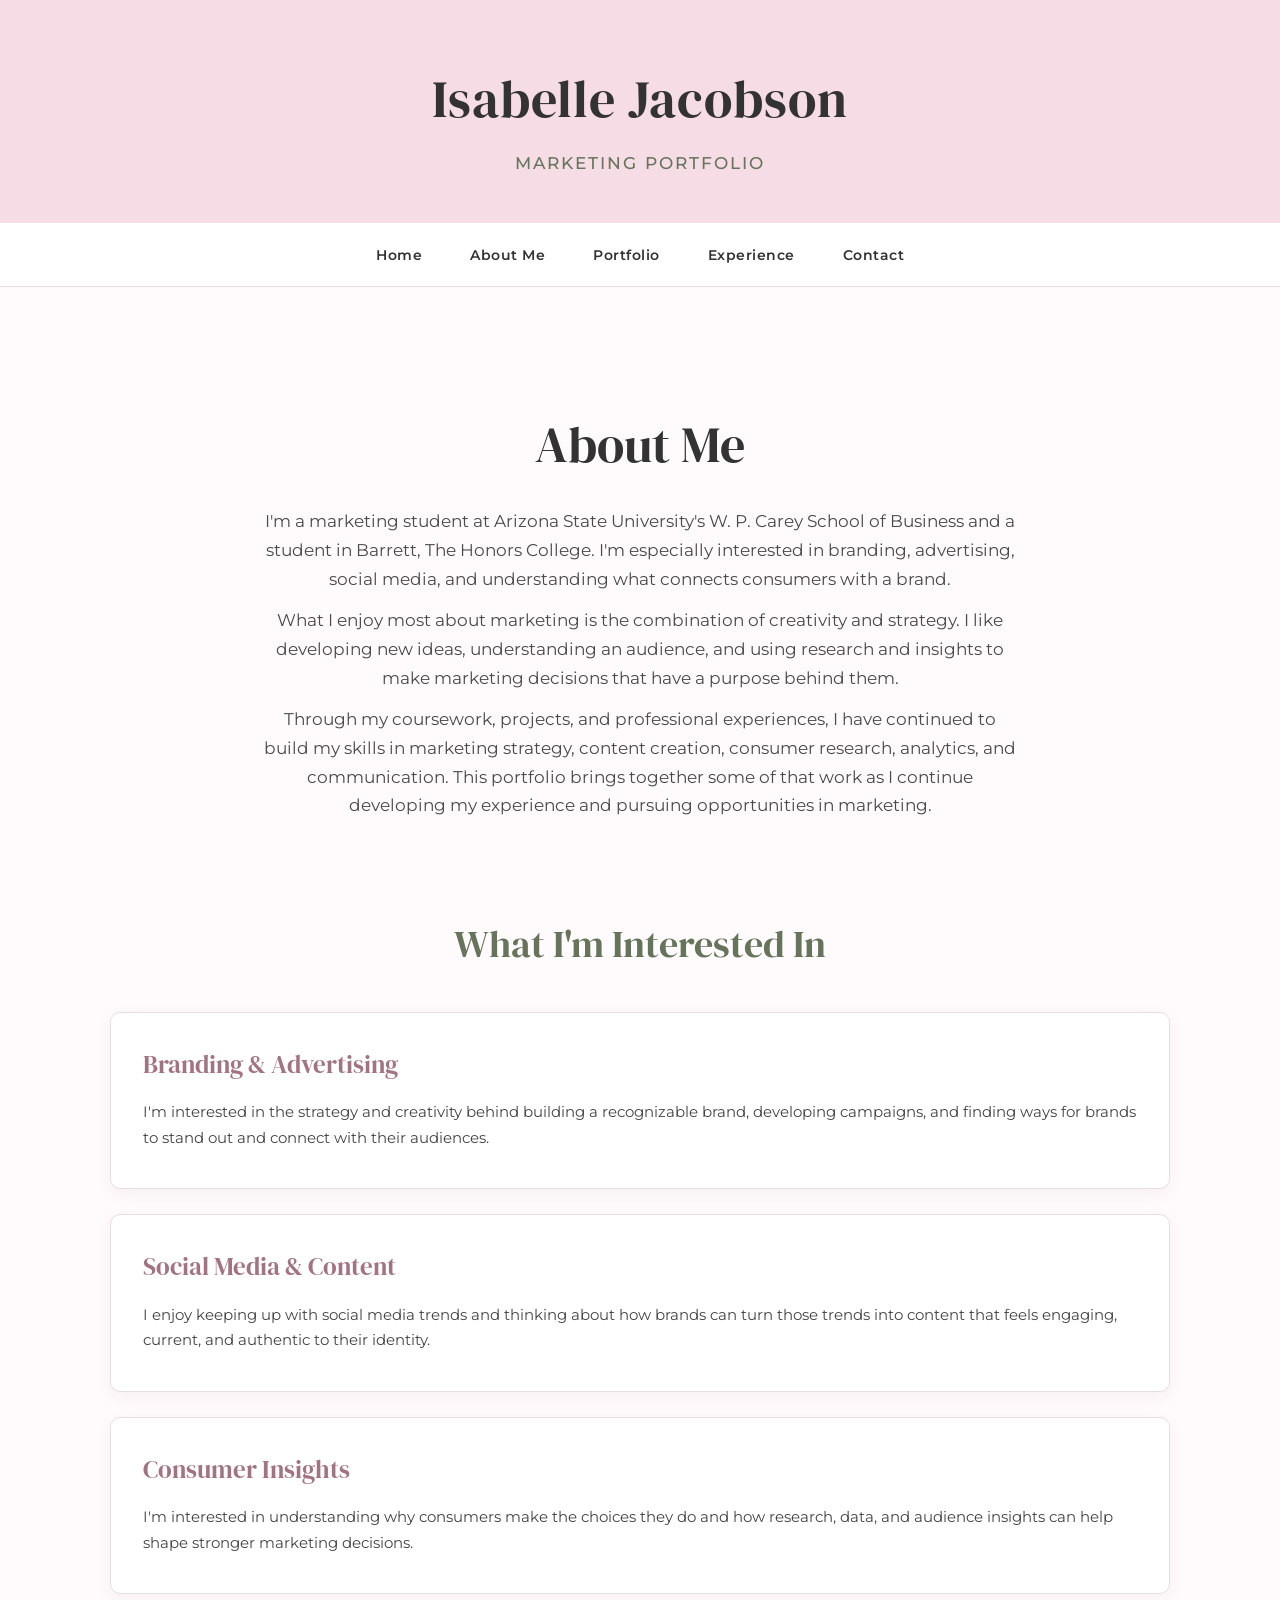
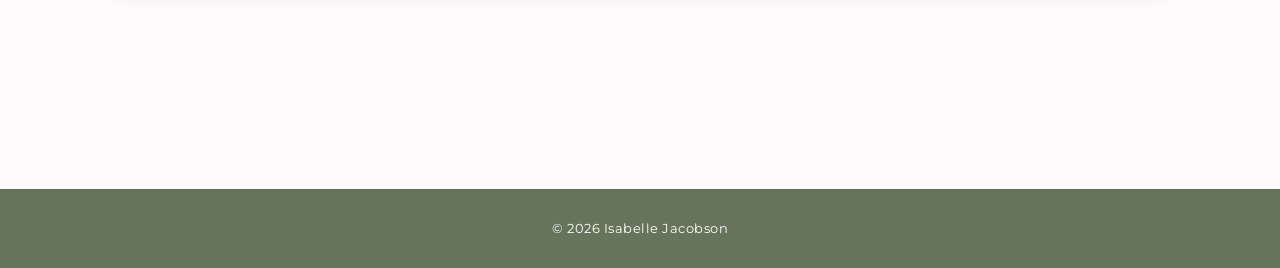
==== about.html @ bd359100 "Add files via upload" ====
<!DOCTYPE html>
<html lang="en">

<head>
    <meta charset="UTF-8">
    <meta name="viewport" content="width=device-width, initial-scale=1.0">
    <title>About Me | Isabelle Jacobson</title>
    <link rel="stylesheet" href="style.css">
</head>

<body>

    <header>
        <h1>Isabelle Jacobson</h1>
        <p>Marketing Portfolio</p>
    </header>

    <nav>
        <a href="index.html">Home</a>
        <a href="about.html">About Me</a>
        <a href="portfolio.html">Portfolio</a>
        <a href="experience.html">Experience</a>
        <a href="contact.html">Contact</a>
    </nav>

    <main>

        <section>
            <h2>About Me</h2>

            <p>
                I'm a marketing student at Arizona State University's W. P. Carey
                School of Business and a student in Barrett, The Honors College.
                I'm especially interested in branding, advertising, social media,
                and understanding what connects consumers with a brand.
            </p>

            <p>
                What I enjoy most about marketing is the combination of creativity
                and strategy. I like developing new ideas, understanding an audience,
                and using research and insights to make marketing decisions that
                have a purpose behind them.
            </p>

            <p>
                Through my coursework, projects, and professional experiences,
                I have continued to build my skills in marketing strategy, content
                creation, consumer research, analytics, and communication. This
                portfolio brings together some of that work as I continue developing
                my experience and pursuing opportunities in marketing.
            </p>
        </section>

        <section>

            <h2>What I'm Interested In</h2>

            <article>
                <h3>Branding & Advertising</h3>
                <p>
                    I'm interested in the strategy and creativity behind building
                    a recognizable brand, developing campaigns, and finding ways
                    for brands to stand out and connect with their audiences.
                </p>
            </article>

            <article>
                <h3>Social Media & Content</h3>
                <p>
                    I enjoy keeping up with social media trends and thinking about
                    how brands can turn those trends into content that feels
                    engaging, current, and authentic to their identity.
                </p>
            </article>

            <article>
                <h3>Consumer Insights</h3>
                <p>
                    I'm interested in understanding why consumers make the choices
                    they do and how research, data, and audience insights can help
                    shape stronger marketing decisions.
                </p>
            </article>

        </section>

    </main>

    <footer>
        <p>&copy; 2026 Isabelle Jacobson</p>
    </footer>

</body>

</html>
---- style.css ----
/* ========================================
   ISABELLE JACOBSON MARKETING PORTFOLIO
   Main Stylesheet
======================================== */

/* Google Fonts */
@import url('https://fonts.googleapis.com/css2?family=DM+Serif+Display&family=Montserrat:wght@400;500;600;700&display=swap');


/* ========================================
   GENERAL PAGE STYLES
======================================== */

* {
    box-sizing: border-box;
}

html {
    scroll-behavior: smooth;
}

body {
    margin: 0;
    background-color: #fffafc;
    color: #333333;
    font-family: "Montserrat", Arial, sans-serif;
    font-size: 16px;
    line-height: 1.7;
}


/* ========================================
   HEADER
======================================== */

header {
    background-color: #f6dce5;
    text-align: center;
    padding: 55px 20px 45px;
}

header h1 {
    margin: 0;
    color: #333333;
    font-family: "DM Serif Display", Georgia, serif;
    font-size: 52px;
    font-weight: normal;
    letter-spacing: 1px;
}

header p {
    margin: 6px 0 0;
    color: #66745b;
    font-size: 17px;
    font-weight: 500;
    letter-spacing: 2px;
    text-transform: uppercase;
}


/* ========================================
   NAVIGATION
======================================== */

nav {
    background-color: #ffffff;
    border-bottom: 1px solid #eadde2;
    padding: 18px 20px;
    text-align: center;
}

nav a {
    display: inline-block;
    margin: 0 22px;
    color: #333333;
    font-size: 14px;
    font-weight: 600;
    letter-spacing: 0.5px;
    text-decoration: none;
    transition: color 0.3s ease;
}

nav a:hover {
    color: #a27383;
}


/* ========================================
   MAIN CONTENT
======================================== */

main {
    width: 90%;
    max-width: 1100px;
    margin: 0 auto;
    padding: 70px 20px;
}

main > section:first-child {
    max-width: 850px;
    margin: 0 auto;
    padding: 45px 20px 80px;
    text-align: center;
}

main > section:first-child h2 {
    margin: 0 0 20px;
    color: #333333;
    font-family: "DM Serif Display", Georgia, serif;
    font-size: 50px;
    font-weight: normal;
}

main > section:first-child p {
    max-width: 760px;
    margin: 12px auto;
    color: #4a4a4a;
    font-size: 17px;
}


/* ========================================
   SECTION HEADINGS
======================================== */

main > section:not(:first-child) {
    margin-bottom: 75px;
}

main > section:not(:first-child) > h2 {
    margin: 0 0 35px;
    color: #66745b;
    font-family: "DM Serif Display", Georgia, serif;
    font-size: 38px;
    font-weight: normal;
    text-align: center;
}


/* ========================================
   PROJECT / CONTENT CARDS
======================================== */

article {
    margin-bottom: 25px;
    padding: 30px 32px;
    background-color: #ffffff;
    border: 1px solid #eadde2;
    border-radius: 10px;
    box-shadow: 0 5px 18px rgba(70, 55, 60, 0.05);
    transition:
        transform 0.25s ease,
        box-shadow 0.25s ease;
}

article:hover {
    transform: translateY(-3px);
    box-shadow: 0 9px 25px rgba(70, 55, 60, 0.09);
}

article h3 {
    margin: 0 0 14px;
    color: #a27383;
    font-family: "DM Serif Display", Georgia, serif;
    font-size: 25px;
    font-weight: normal;
}

article p {
    margin: 8px 0;
    color: #444444;
    font-size: 15px;
}


/* ========================================
   LINKS
======================================== */

main a {
    color: #8f6574;
    font-weight: 600;
    text-decoration: none;
}

main a:hover {
    text-decoration: underline;
}


/* ========================================
   FOOTER
======================================== */

footer {
    margin-top: 50px;
    padding: 28px 20px;
    background-color: #66745b;
    color: #ffffff;
    text-align: center;
}

footer p {
    margin: 0;
    font-size: 13px;
    letter-spacing: 0.5px;
}


/* ========================================
   TABLET
======================================== */

@media (max-width: 800px) {

    header h1 {
        font-size: 44px;
    }

    nav a {
        margin: 0 12px;
    }

    main {
        width: 94%;
        padding: 50px 15px;
    }

    main > section:first-child h2 {
        font-size: 43px;
    }
}


/* ========================================
   PHONE
======================================== */

@media (max-width: 600px) {

    header {
        padding: 40px 15px 32px;
    }

    header h1 {
        font-size: 38px;
    }

    header p {
        font-size: 13px;
    }

    nav {
        padding: 10px;
    }

    nav a {
        display: block;
        margin: 0;
        padding: 9px;
    }

    main {
        width: 94%;
        padding: 35px 12px;
    }

    main > section:first-child {
        padding: 30px 10px 55px;
    }

    main > section:first-child h2 {
        font-size: 38px;
    }

    main > section:first-child p {
        font-size: 15px;
    }

    main > section:not(:first-child) > h2 {
        font-size: 32px;
    }

    article {
        padding: 24px;
    }

    article h3 {
        font-size: 22px;
    }
}
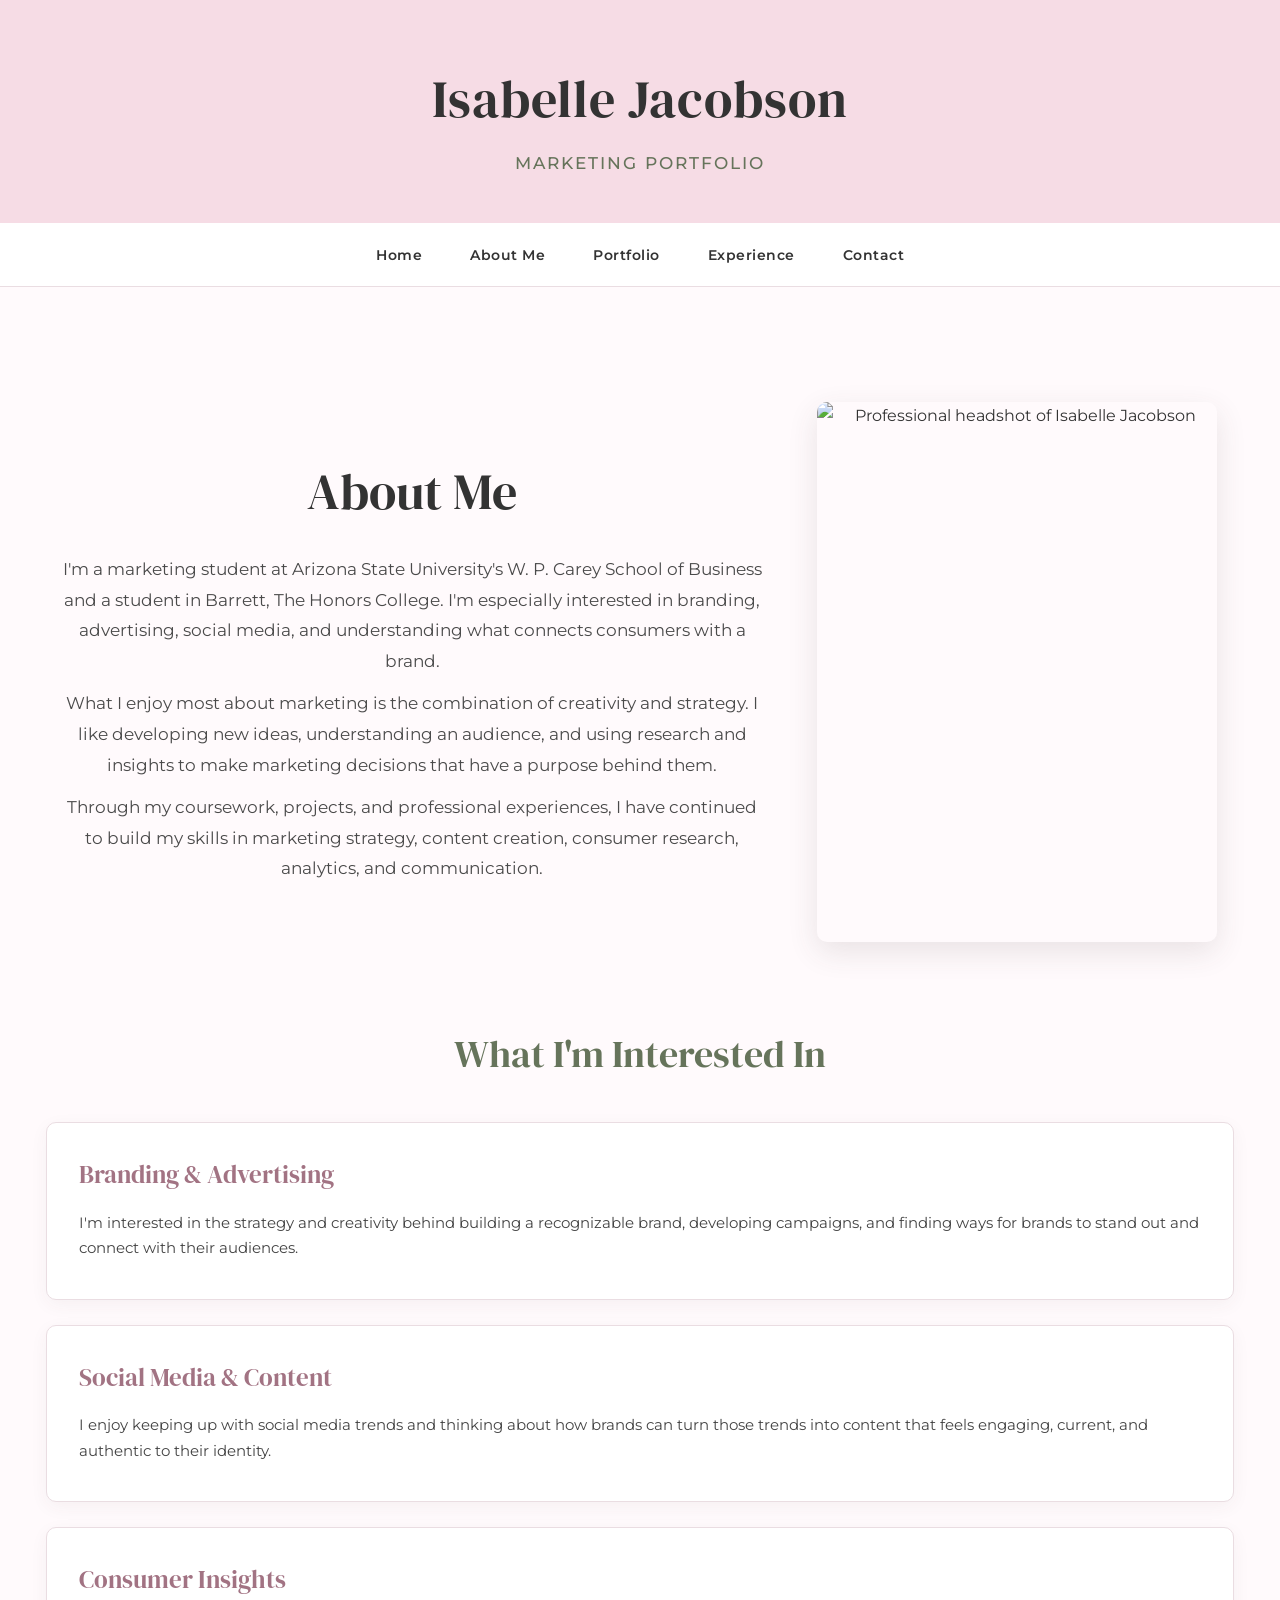
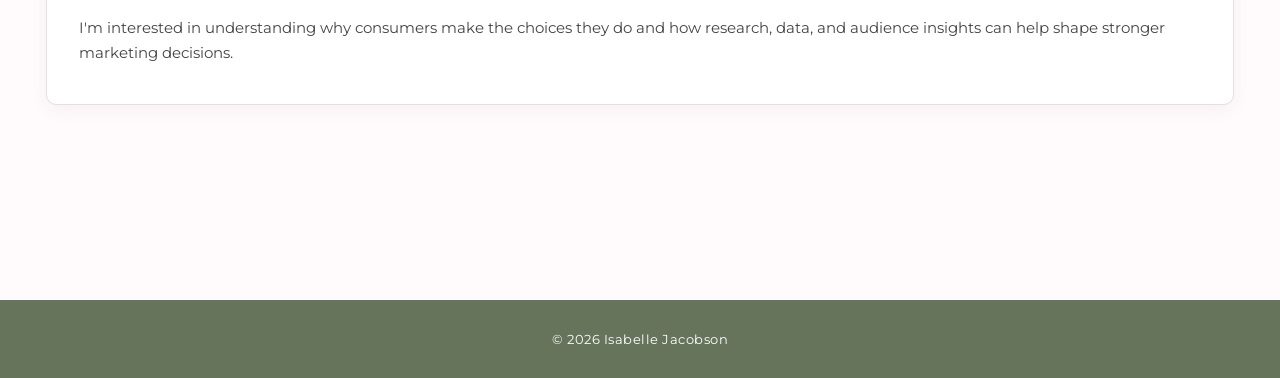
==== commit c45ac183: "Update portfolio pages" ====
--- a/about.html
+++ b/about.html
@@ -4,6 +4,7 @@
 <head>
     <meta charset="UTF-8">
     <meta name="viewport" content="width=device-width, initial-scale=1.0">
+    <meta name="description" content="Learn more about Isabelle Jacobson, an Arizona State University marketing student interested in branding, advertising, social media, and consumer insights.">
     <title>About Me | Isabelle Jacobson</title>
     <link rel="stylesheet" href="style.css">
 </head>
@@ -25,30 +26,37 @@
 
     <main>
 
-        <section>
-            <h2>About Me</h2>
+        <section class="about-intro">
 
-            <p>
-                I'm a marketing student at Arizona State University's W. P. Carey
-                School of Business and a student in Barrett, The Honors College.
-                I'm especially interested in branding, advertising, social media,
-                and understanding what connects consumers with a brand.
-            </p>
+            <div class="about-text">
+                <h2>About Me</h2>
 
-            <p>
-                What I enjoy most about marketing is the combination of creativity
-                and strategy. I like developing new ideas, understanding an audience,
-                and using research and insights to make marketing decisions that
-                have a purpose behind them.
-            </p>
+                <p>
+                    I'm a marketing student at Arizona State University's W. P. Carey
+                    School of Business and a student in Barrett, The Honors College.
+                    I'm especially interested in branding, advertising, social media,
+                    and understanding what connects consumers with a brand.
+                </p>
 
-            <p>
-                Through my coursework, projects, and professional experiences,
-                I have continued to build my skills in marketing strategy, content
-                creation, consumer research, analytics, and communication. This
-                portfolio brings together some of that work as I continue developing
-                my experience and pursuing opportunities in marketing.
-            </p>
+                <p>
+                    What I enjoy most about marketing is the combination of creativity
+                    and strategy. I like developing new ideas, understanding an audience,
+                    and using research and insights to make marketing decisions that
+                    have a purpose behind them.
+                </p>
+
+                <p>
+                    Through my coursework, projects, and professional experiences,
+                    I have continued to build my skills in marketing strategy, content
+                    creation, consumer research, analytics, and communication.
+                </p>
+            </div>
+
+            <div class="about-photo">
+                <img src="images/headshot.jpg"
+                     alt="Professional headshot of Isabelle Jacobson">
+            </div>
+
         </section>
 
         <section>
@@ -57,6 +65,7 @@
 
             <article>
                 <h3>Branding & Advertising</h3>
+
                 <p>
                     I'm interested in the strategy and creativity behind building
                     a recognizable brand, developing campaigns, and finding ways
@@ -66,6 +75,7 @@
 
             <article>
                 <h3>Social Media & Content</h3>
+
                 <p>
                     I enjoy keeping up with social media trends and thinking about
                     how brands can turn those trends into content that feels
@@ -75,6 +85,7 @@
 
             <article>
                 <h3>Consumer Insights</h3>
+
                 <p>
                     I'm interested in understanding why consumers make the choices
                     they do and how research, data, and audience insights can help
--- a/style.css
+++ b/style.css
@@ -1,15 +1,11 @@
 /* ========================================
    ISABELLE JACOBSON MARKETING PORTFOLIO
-   Main Stylesheet
 ======================================== */
 
-/* Google Fonts */
 @import url('https://fonts.googleapis.com/css2?family=DM+Serif+Display&family=Montserrat:wght@400;500;600;700&display=swap');
 
 
-/* ========================================
-   GENERAL PAGE STYLES
-======================================== */
+/* GENERAL */
 
 * {
     box-sizing: border-box;
@@ -29,9 +25,7 @@
 }
 
 
-/* ========================================
-   HEADER
-======================================== */
+/* HEADER */
 
 header {
     background-color: #f6dce5;
@@ -58,9 +52,7 @@
 }
 
 
-/* ========================================
-   NAVIGATION
-======================================== */
+/* NAVIGATION */
 
 nav {
     background-color: #ffffff;
@@ -85,9 +77,7 @@
 }
 
 
-/* ========================================
-   MAIN CONTENT
-======================================== */
+/* MAIN CONTENT */
 
 main {
     width: 90%;
@@ -119,9 +109,185 @@
 }
 
 
-/* ========================================
-   SECTION HEADINGS
-======================================== */
+/* HOME PAGE */
+
+.home-main {
+    width: 94%;
+    max-width: 1250px;
+}
+
+.home-main > .home-intro {
+    max-width: 900px;
+    padding-top: 55px;
+    padding-bottom: 95px;
+}
+
+.home-intro p {
+    line-height: 1.9;
+}
+
+.home-button {
+    display: inline-block;
+    margin-top: 24px;
+    padding: 13px 26px;
+    background-color: #66745b;
+    border-radius: 7px;
+    color: #ffffff !important;
+    font-size: 13px;
+    font-weight: 700;
+    letter-spacing: 0.7px;
+    text-decoration: none !important;
+    transition:
+        background-color 0.2s ease,
+        transform 0.2s ease;
+}
+
+.home-button:hover {
+    background-color: #56634c;
+    transform: translateY(-2px);
+}
+
+.featured-work {
+    margin-bottom: 80px;
+}
+
+.home-section-heading {
+    max-width: 760px;
+    margin: 0 auto 45px;
+    text-align: center;
+}
+
+.home-section-heading h2 {
+    margin: 0 0 14px;
+    color: #66745b;
+    font-family: "DM Serif Display", Georgia, serif;
+    font-size: 42px;
+    font-weight: normal;
+}
+
+.home-section-heading > p:last-child {
+    max-width: 650px;
+    margin: 0 auto;
+    color: #555555;
+    font-size: 15px;
+}
+
+.featured-grid {
+    display: grid;
+    grid-template-columns: repeat(3, 1fr);
+    gap: 28px;
+}
+
+.featured-card {
+    display: flex;
+    flex-direction: column;
+    height: 100%;
+    margin: 0;
+    padding: 0;
+    overflow: hidden;
+}
+
+.featured-card > img {
+    display: block;
+    width: 100%;
+    height: 250px;
+    padding: 15px;
+    background-color: #fffafc;
+    object-fit: contain;
+    object-position: center;
+}
+
+.featured-card-content {
+    display: flex;
+    flex: 1;
+    flex-direction: column;
+    padding: 25px 27px 28px;
+}
+
+.featured-card-content h3 {
+    margin: 0 0 12px;
+}
+
+.featured-card-content .project-type {
+    margin-bottom: 5px !important;
+}
+
+.featured-card-content > p:not(.project-type) {
+    flex: 1;
+    margin-bottom: 20px;
+}
+
+.featured-card-content a {
+    align-self: flex-start;
+    color: #8f6574;
+    font-size: 13px;
+    font-weight: 700;
+    text-decoration: none;
+}
+
+.featured-card-content a:hover {
+    text-decoration: underline;
+}
+
+
+/* ABOUT ME */
+
+main:has(.about-intro) {
+    width: 96%;
+    max-width: 1400px;
+}
+
+main > .about-intro {
+    display: grid;
+    grid-template-columns: 700px 400px;
+    align-items: center;
+    justify-content: center;
+    column-gap: 55px;
+    width: 100%;
+    max-width: 1200px;
+    margin: 0 auto;
+    padding: 35px 0 90px;
+    text-align: center;
+}
+
+.about-text {
+    width: 700px;
+}
+
+.about-text h2 {
+    margin: 0 0 30px;
+    color: #333333;
+    font-family: "DM Serif Display", Georgia, serif;
+    font-size: 50px;
+    font-weight: normal;
+}
+
+.about-text p {
+    width: 100%;
+    max-width: 700px;
+    margin: 0 auto 24px;
+    color: #4a4a4a;
+    font-size: 16px;
+    line-height: 1.8;
+    text-align: center;
+}
+
+.about-photo {
+    width: 400px;
+}
+
+.about-photo img {
+    display: block;
+    width: 400px;
+    height: 540px;
+    object-fit: cover;
+    object-position: center;
+    border-radius: 10px;
+    box-shadow: 0 10px 30px rgba(70, 55, 60, 0.12);
+}
+
+
+/* STANDARD SECTION HEADINGS */
 
 main > section:not(:first-child) {
     margin-bottom: 75px;
@@ -137,9 +303,7 @@
 }
 
 
-/* ========================================
-   PROJECT / CONTENT CARDS
-======================================== */
+/* STANDARD CARDS */
 
 article {
     margin-bottom: 25px;
@@ -173,9 +337,394 @@
 }
 
 
-/* ========================================
-   LINKS
-======================================== */
+/* EXPERIENCE TABLE */
+
+.experience-overview {
+    max-width: 1000px;
+    margin-left: auto;
+    margin-right: auto;
+}
+
+.table-container {
+    width: 100%;
+    overflow-x: auto;
+    background-color: #ffffff;
+    border: 1px solid #eadde2;
+    border-radius: 10px;
+    box-shadow: 0 5px 18px rgba(70, 55, 60, 0.05);
+}
+
+table {
+    width: 100%;
+    border-collapse: collapse;
+}
+
+thead {
+    background-color: #f6dce5;
+}
+
+th {
+    padding: 20px 22px;
+    color: #66745b;
+    font-size: 13px;
+    font-weight: 700;
+    letter-spacing: 1px;
+    text-align: left;
+    text-transform: uppercase;
+}
+
+td {
+    padding: 20px 22px;
+    color: #444444;
+    font-size: 14px;
+    vertical-align: middle;
+}
+
+tbody tr {
+    border-top: 1px solid #eadde2;
+}
+
+tbody tr:hover {
+    background-color: #fffafc;
+}
+
+th:first-child,
+td:first-child {
+    width: 38%;
+}
+
+th:nth-child(2),
+td:nth-child(2) {
+    width: 37%;
+}
+
+th:last-child,
+td:last-child {
+    width: 25%;
+}
+
+
+/* PORTFOLIO */
+
+.portfolio-main {
+    width: 94%;
+    max-width: 1250px;
+}
+
+.portfolio-main > .portfolio-intro {
+    max-width: 850px;
+    padding-bottom: 90px;
+}
+
+.portfolio-section {
+    margin-bottom: 120px;
+}
+
+.portfolio-section-heading {
+    max-width: 800px;
+    margin: 0 auto 45px;
+    text-align: center;
+}
+
+.portfolio-label {
+    margin: 0 0 8px;
+    color: #a27383;
+    font-size: 12px;
+    font-weight: 700;
+    letter-spacing: 2px;
+    text-transform: uppercase;
+}
+
+.portfolio-section-heading h2 {
+    margin: 0 0 18px;
+    color: #66745b;
+    font-family: "DM Serif Display", Georgia, serif;
+    font-size: 42px;
+    font-weight: normal;
+}
+
+.portfolio-section-heading > p:last-child {
+    max-width: 760px;
+    margin: 0 auto;
+    color: #555555;
+    font-size: 15px;
+    line-height: 1.8;
+}
+
+.portfolio-grid {
+    display: grid;
+    grid-template-columns: repeat(2, 1fr);
+    gap: 28px;
+}
+
+.portfolio-grid.three-column {
+    grid-template-columns: repeat(3, 1fr);
+}
+
+.portfolio-grid.two-column {
+    grid-template-columns: repeat(2, 1fr);
+    max-width: 900px;
+    margin: 0 auto;
+}
+
+.portfolio-card {
+    height: 100%;
+    margin: 0;
+    padding: 32px;
+}
+
+.portfolio-card h3 {
+    margin-bottom: 5px;
+    font-size: 25px;
+}
+
+.project-type {
+    margin: 0 0 18px !important;
+    color: #66745b !important;
+    font-size: 11px !important;
+    font-weight: 700;
+    letter-spacing: 1.2px;
+    text-transform: uppercase;
+}
+
+.portfolio-card > p:last-child {
+    line-height: 1.8;
+}
+
+
+/* PORTFOLIO IMAGES */
+
+.portfolio-image {
+    display: block;
+    width: 100%;
+    height: 320px;
+    margin-bottom: 22px;
+    padding: 8px;
+    object-fit: contain;
+    object-position: center;
+    background-color: #fffafc;
+    border-radius: 8px;
+}
+
+.media-pair {
+    display: grid;
+    grid-template-columns: repeat(2, 1fr);
+    gap: 18px;
+    margin-bottom: 22px;
+}
+
+.media-pair img {
+    display: block;
+    width: 100%;
+    height: 320px;
+    padding: 6px;
+    object-fit: contain;
+    object-position: center;
+    background-color: #fffafc;
+    border-radius: 8px;
+}
+
+.media-pair img:last-child {
+    object-fit: cover;
+    padding: 0;
+}
+
+
+/* PORTFOLIO VIDEOS */
+
+.portfolio-video {
+    display: block;
+    width: 100%;
+    aspect-ratio: 9 / 16;
+    margin: 0 auto 22px;
+    object-fit: contain;
+    object-position: center;
+    background-color: #000000;
+    border-radius: 8px;
+}
+
+
+/* AMA SOCIAL MEDIA COMMITTEE */
+
+.ama-social-heading {
+    margin-top: 95px;
+    margin-bottom: 35px;
+}
+
+.ama-feature-card {
+    width: 100%;
+    max-width: 1150px;
+    height: auto;
+    margin: 0 auto;
+    padding: 30px;
+}
+
+.ama-feature-media {
+    display: grid;
+    grid-template-columns: 0.65fr 1.35fr;
+    align-items: center;
+    gap: 25px;
+    margin-bottom: 28px;
+}
+
+.ama-feature-media img:first-child {
+    display: block;
+    width: 100%;
+    height: 340px;
+    padding: 5px;
+    object-fit: contain;
+    background-color: #fffafc;
+    border-radius: 8px;
+}
+
+.ama-feature-media img:last-child {
+    display: block;
+    width: 100%;
+    height: 340px;
+    object-fit: cover;
+    object-position: center;
+    border-radius: 8px;
+}
+
+.ama-feature-text {
+    max-width: 780px;
+    margin: 0 auto;
+    text-align: center;
+}
+
+.ama-feature-text h3 {
+    margin-bottom: 5px;
+}
+
+.ama-feature-text p:last-child {
+    max-width: 720px;
+    margin: 12px auto 0;
+}
+
+
+/* CONTACT PAGE */
+
+.contact-section {
+    max-width: 1000px;
+    margin-left: auto;
+    margin-right: auto;
+}
+
+.contact-options {
+    display: grid;
+    grid-template-columns: repeat(2, 1fr);
+    gap: 28px;
+}
+
+.contact-card {
+    margin: 0;
+    text-align: center;
+}
+
+.contact-card h3 {
+    margin-bottom: 10px;
+}
+
+.contact-card a {
+    display: inline-block;
+    margin-top: 10px;
+}
+
+.contact-form-section {
+    max-width: 800px;
+    margin-left: auto;
+    margin-right: auto;
+}
+
+.contact-form-section > h2 {
+    margin-bottom: 12px !important;
+}
+
+.form-intro {
+    margin: 0 auto 30px;
+    color: #555555;
+    text-align: center;
+}
+
+form {
+    padding: 38px 42px;
+    background-color: #ffffff;
+    border: 1px solid #eadde2;
+    border-radius: 10px;
+    box-shadow: 0 5px 18px rgba(70, 55, 60, 0.05);
+}
+
+.form-group {
+    margin-bottom: 24px;
+}
+
+.form-group label {
+    display: block;
+    margin-bottom: 8px;
+    color: #66745b;
+    font-size: 12px;
+    font-weight: 700;
+    letter-spacing: 1px;
+    text-transform: uppercase;
+}
+
+.form-group input,
+.form-group textarea {
+    width: 100%;
+    padding: 14px 16px;
+    background-color: #fffafc;
+    border: 1px solid #dfd2d7;
+    border-radius: 7px;
+    color: #333333;
+    font-family: "Montserrat", Arial, sans-serif;
+    font-size: 14px;
+    outline: none;
+}
+
+.form-group textarea {
+    min-height: 150px;
+    resize: vertical;
+}
+
+.form-group input:focus,
+.form-group textarea:focus {
+    border-color: #a27383;
+    box-shadow: 0 0 0 3px rgba(162, 115, 131, 0.10);
+}
+
+form button {
+    display: block;
+    margin: 8px auto 0;
+    padding: 14px 30px;
+    background-color: #66745b;
+    border: none;
+    border-radius: 7px;
+    color: #ffffff;
+    font-family: "Montserrat", Arial, sans-serif;
+    font-size: 13px;
+    font-weight: 700;
+    letter-spacing: 0.8px;
+    cursor: pointer;
+}
+
+form button:hover {
+    background-color: #56634c;
+}
+
+.resume-section {
+    max-width: 800px;
+    margin-left: auto;
+    margin-right: auto;
+    text-align: center;
+}
+
+.resume-section p {
+    max-width: 650px;
+    margin: 8px auto;
+}
+
+
+/* LINKS */
 
 main a {
     color: #8f6574;
@@ -188,9 +737,7 @@
 }
 
 
-/* ========================================
-   FOOTER
-======================================== */
+/* FOOTER */
 
 footer {
     margin-top: 50px;
@@ -207,11 +754,37 @@
 }
 
 
-/* ========================================
-   TABLET
-======================================== */
-
-@media (max-width: 800px) {
+/* LARGE TABLET */
+
+@media (max-width: 1200px) {
+
+    main > .about-intro {
+        grid-template-columns: minmax(500px, 650px) 360px;
+        column-gap: 40px;
+    }
+
+    .about-text {
+        width: 100%;
+    }
+
+    .about-photo {
+        width: 360px;
+    }
+
+    .about-photo img {
+        width: 360px;
+        height: 485px;
+    }
+
+    .portfolio-grid.three-column {
+        grid-template-columns: repeat(2, 1fr);
+    }
+}
+
+
+/* TABLET */
+
+@media (max-width: 900px) {
 
     header h1 {
         font-size: 44px;
@@ -229,12 +802,57 @@
     main > section:first-child h2 {
         font-size: 43px;
     }
-}
-
-
-/* ========================================
-   PHONE
-======================================== */
+
+    main > .about-intro {
+        grid-template-columns: 1fr 300px;
+        column-gap: 30px;
+    }
+
+    .about-text h2 {
+        font-size: 43px;
+    }
+
+    .about-photo {
+        width: 300px;
+    }
+
+    .about-photo img {
+        width: 300px;
+        height: 405px;
+    }
+
+    .featured-grid {
+        grid-template-columns: repeat(2, 1fr);
+    }
+
+    .portfolio-section {
+        margin-bottom: 90px;
+    }
+
+    .portfolio-grid,
+    .portfolio-grid.three-column,
+    .portfolio-grid.two-column {
+        grid-template-columns: repeat(2, 1fr);
+    }
+
+    .ama-feature-media {
+        grid-template-columns: 1fr;
+    }
+
+    .ama-feature-media img:first-child {
+        width: 100%;
+        max-width: 380px;
+        height: 360px;
+        margin: 0 auto;
+    }
+
+    .ama-feature-media img:last-child {
+        height: 360px;
+    }
+}
+
+
+/* PHONE */
 
 @media (max-width: 600px) {
 
@@ -260,7 +878,10 @@
         padding: 9px;
     }
 
-    main {
+    main,
+    main:has(.about-intro),
+    .portfolio-main,
+    .home-main {
         width: 94%;
         padding: 35px 12px;
     }
@@ -277,6 +898,53 @@
         font-size: 15px;
     }
 
+    .home-main > .home-intro {
+        padding-bottom: 65px;
+    }
+
+    .home-section-heading h2 {
+        font-size: 34px;
+    }
+
+    .featured-grid {
+        grid-template-columns: 1fr;
+    }
+
+    .featured-card > img {
+        height: 280px;
+    }
+
+    main > .about-intro {
+        display: flex;
+        flex-direction: column;
+        gap: 35px;
+        padding: 30px 10px 60px;
+    }
+
+    .about-text {
+        width: 100%;
+    }
+
+    .about-text h2 {
+        font-size: 38px;
+    }
+
+    .about-text p {
+        width: 100%;
+        font-size: 15px;
+    }
+
+    .about-photo {
+        width: 100%;
+    }
+
+    .about-photo img {
+        width: 100%;
+        max-width: 360px;
+        height: 485px;
+        margin: 0 auto;
+    }
+
     main > section:not(:first-child) > h2 {
         font-size: 32px;
     }
@@ -288,4 +956,89 @@
     article h3 {
         font-size: 22px;
     }
+
+    .table-container {
+        border-radius: 8px;
+    }
+
+    table {
+        min-width: 650px;
+    }
+
+    th,
+    td {
+        padding: 16px;
+    }
+
+    .portfolio-main > .portfolio-intro {
+        padding-bottom: 65px;
+    }
+
+    .portfolio-section {
+        margin-bottom: 75px;
+    }
+
+    .portfolio-section-heading h2 {
+        font-size: 34px;
+    }
+
+    .portfolio-grid,
+    .portfolio-grid.three-column,
+    .portfolio-grid.two-column {
+        grid-template-columns: 1fr;
+    }
+
+    .portfolio-card {
+        padding: 25px;
+    }
+
+    .portfolio-image {
+        height: auto;
+        max-height: 450px;
+    }
+
+    .media-pair {
+        grid-template-columns: 1fr;
+    }
+
+    .media-pair img {
+        height: auto;
+        max-height: 450px;
+    }
+
+    .portfolio-video {
+        width: 100%;
+        max-width: 360px;
+        aspect-ratio: 9 / 16;
+        margin-left: auto;
+        margin-right: auto;
+    }
+
+    .ama-social-heading {
+        margin-top: 70px;
+    }
+
+    .ama-feature-card {
+        padding: 22px;
+    }
+
+    .ama-feature-media {
+        grid-template-columns: 1fr;
+        gap: 18px;
+    }
+
+    .ama-feature-media img:first-child,
+    .ama-feature-media img:last-child {
+        width: 100%;
+        height: auto;
+        max-height: 380px;
+    }
+
+    .contact-options {
+        grid-template-columns: 1fr;
+    }
+
+    form {
+        padding: 28px 22px;
+    }
 }
